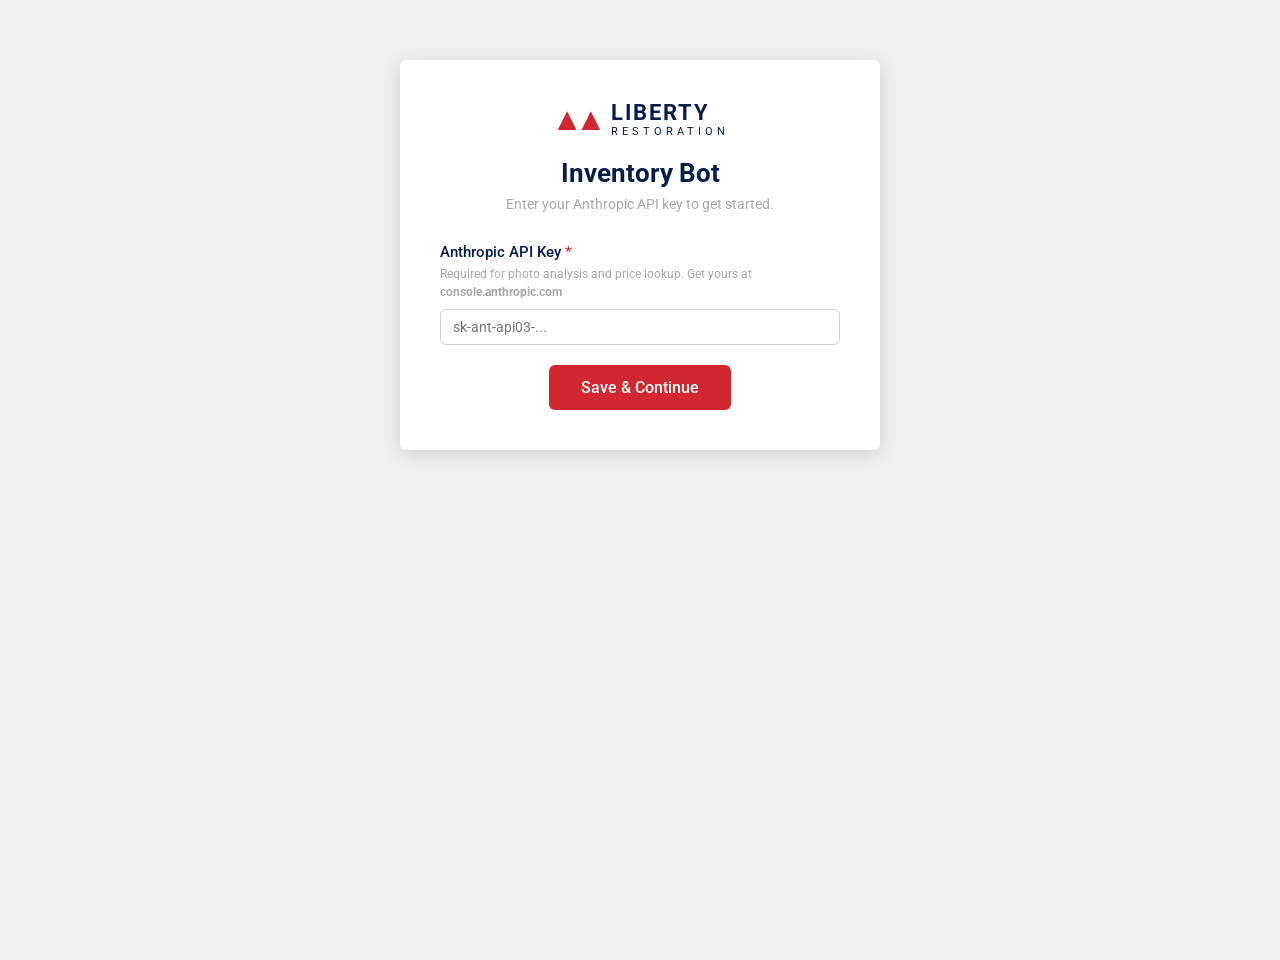
==== templates/index.html @ ae3a4a83 "Initial commit — Liberty Restoration Inventory Bot prototype Flask + Claude AI web app for insurance" ====
<!DOCTYPE html>
<html lang="en">
<head>
  <meta charset="UTF-8">
  <meta name="viewport" content="width=device-width, initial-scale=1.0">
  <title>Liberty Restoration — Inventory Bot</title>
  <link rel="preconnect" href="https://fonts.googleapis.com">
  <link href="https://fonts.googleapis.com/css2?family=Roboto:wght@400;500;700&display=swap" rel="stylesheet">
  <link rel="stylesheet" href="/static/style.css">
</head>
<body>

<!-- ═══════════════════════════════ HEADER ═══════════════════════════════ -->
<header id="app-header" class="hidden">
  <div class="header-brand">
    <span class="brand-chevron">&#9650;&#9650;</span>
    <span class="brand-name">LIBERTY <span class="brand-sub">RESTORATION</span></span>
  </div>
  <div class="header-title" id="header-title">Inventory Bot</div>
  <div class="header-actions">
    <button class="btn-ghost" id="btn-home" onclick="goHome()" title="Home">&#8962; Home</button>
  </div>
</header>

<!-- ══════════════════════ STEP INDICATOR ════════════════════════════════ -->
<div id="step-indicator" class="hidden">
  <div class="step" id="step-1"><span class="step-num">1</span><span class="step-label">Import</span></div>
  <div class="step-line"></div>
  <div class="step" id="step-2"><span class="step-num">2</span><span class="step-label">Group</span></div>
  <div class="step-line"></div>
  <div class="step" id="step-3"><span class="step-num">3</span><span class="step-label">Process</span></div>
  <div class="step-line"></div>
  <div class="step" id="step-4"><span class="step-num">4</span><span class="step-label">Review</span></div>
</div>

<!-- ════════════════════════════ SCREENS ════════════════════════════════ -->
<main id="main">

  <!-- ── SETUP ── -->
  <div id="screen-setup" class="screen">
    <div class="setup-card">
      <div class="setup-logo">
        <span class="setup-chevron">&#9650;&#9650;</span>
        <div class="setup-brand-text">
          <span class="setup-liberty">LIBERTY</span>
          <span class="setup-restoration">RESTORATION</span>
        </div>
      </div>
      <h1>Inventory Bot</h1>
      <p class="setup-subtitle">Enter your Anthropic API key to get started.</p>

      <div class="form-section">
        <h2>Anthropic API Key <span class="required">*</span></h2>
        <p class="form-hint">Required for photo analysis and price lookup. Get yours at <strong>console.anthropic.com</strong></p>
        <input type="password" id="setup-anthropic-key" placeholder="sk-ant-api03-..." autocomplete="off">
      </div>

      <button class="btn-primary btn-large" onclick="saveSetup()">Save &amp; Continue</button>
      <div id="setup-error" class="error-msg hidden"></div>
    </div>
  </div>

  <!-- ── HOME ── -->
  <div id="screen-home" class="screen">
    <div class="home-hero">
      <div class="home-logo">
        <span class="home-chevron">&#9650;&#9650;</span>
        <div class="home-brand-text">
          <span class="home-liberty">LIBERTY</span>
          <span class="home-restoration">RESTORATION</span>
        </div>
      </div>
      <h1 class="home-title">Inventory Bot</h1>
      <button class="btn-primary btn-xlarge" onclick="startNew()">
        + New Inventory
      </button>
    </div>

    <div class="home-sessions" id="home-sessions-wrap">
      <h2>Recent Sessions</h2>
      <div id="home-sessions-list"></div>
    </div>

    <div class="home-footer">
      <button class="btn-ghost btn-small" onclick="showSettings()">&#9881; Settings</button>
    </div>
  </div>

  <!-- ── SETTINGS (overlay panel) ── -->
  <div id="screen-settings" class="screen">
    <div class="settings-card">
      <h1>Settings</h1>

      <div class="form-section">
        <h2>Anthropic API Key</h2>
        <input type="password" id="settings-anthropic-key" placeholder="sk-ant-api03-..." autocomplete="off">
      </div>
      <div class="form-section">
        <h2>AI Model</h2>
        <select id="settings-model" style="width:100%;padding:9px 12px;border:1.5px solid var(--light-gray);border-radius:var(--radius);font-family:Roboto,sans-serif;font-size:14px;background:white;color:var(--black);outline:none;">
        </select>
        <p class="form-hint" style="margin-top:6px">Haiku is recommended — it's faster and significantly cheaper for high-volume jobs.</p>
      </div>

      <div class="btn-row">
        <button class="btn-secondary" onclick="goHome()">Cancel</button>
        <button class="btn-primary" onclick="saveSettings()">Save</button>
      </div>
      <div id="settings-msg" class="hidden"></div>
    </div>
  </div>

  <!-- ── IMPORT ── -->
  <div id="screen-import" class="screen">
    <div class="screen-card">
      <h1>Select Photo Folder</h1>
      <p class="screen-hint">Choose the folder containing the photos for this inventory job.</p>

      <div class="folder-zone" id="folder-zone" onclick="browseFolder()">
        <div class="folder-icon">&#128193;</div>
        <div id="folder-label" class="folder-label">Click to browse for folder</div>
        <div id="folder-count" class="folder-count hidden"></div>
      </div>

      <div id="import-thumbs-wrap" class="hidden">
        <p class="thumb-strip-label">Preview</p>
        <div id="import-thumbs" class="thumb-strip-small"></div>
      </div>

      <div class="btn-row">
        <button class="btn-secondary" onclick="goHome()">&#8592; Back</button>
        <button class="btn-primary" id="btn-import-continue" disabled onclick="confirmImport()">
          Continue &#8594;
        </button>
      </div>
      <div id="import-error" class="error-msg hidden"></div>
    </div>
  </div>

  <!-- ── GROUP ── -->
  <div id="screen-group" class="screen">
    <div class="group-header">
      <div>
        <h1>Review Photo Groups</h1>
        <p class="screen-hint">
          Each photo is its own item by default.
          Click <strong>&#8853;</strong> between photos to merge multiple shots of the same item into one.
        </p>
      </div>
      <div class="group-counter-wrap">
        <div class="group-counter" id="group-counter">— items</div>
        <div class="group-counter-sub" id="group-counter-sub"></div>
      </div>
    </div>

    <div class="filmstrip-wrap">
      <div class="filmstrip" id="filmstrip"></div>
    </div>

    <div class="btn-row btn-row-bottom">
      <button class="btn-secondary" onclick="goHome()">&#8592; Back</button>
      <button class="btn-primary" onclick="confirmGroups()">Continue to Process &#8594;</button>
    </div>
  </div>

  <!-- ── PROCESS ── -->
  <div id="screen-process" class="screen">
    <div class="screen-card process-card">
      <h1>Process Items</h1>

      <div id="process-ready">
        <div class="process-estimate" id="process-estimate"></div>
        <p class="screen-hint">
          Claude AI will identify each item and extract any visible product information.
          This runs automatically — just click Start.
        </p>
        <button class="btn-primary btn-large" onclick="startProcessing()">Start Processing</button>
      </div>

      <div id="process-running" class="hidden">
        <div class="process-current-wrap">
          <img id="process-current-thumb" class="process-thumb" src="" alt="">
          <div>
            <div class="process-status-label">Identifying...</div>
            <div class="process-item-label" id="process-item-label">—</div>
          </div>
        </div>
        <div class="progress-bar-wrap">
          <div class="progress-bar" id="progress-bar" style="width:0%"></div>
        </div>
        <div class="progress-text" id="progress-text">0 of 0</div>
      </div>

      <div id="process-done" class="hidden">
        <div class="process-done-msg">&#10003; Processing complete!</div>
        <button class="btn-primary btn-large" onclick="goToReview()">Review Items &#8594;</button>
      </div>

      <div id="process-error" class="error-msg hidden"></div>
    </div>
  </div>

  <!-- ── REVIEW ── -->
  <div id="screen-review" class="screen">
    <div id="processing-banner" class="processing-banner hidden">
      <span id="processing-banner-text">Processing 0 of 0 items — results appear below as they complete.</span>
      <div class="processing-mini-bar-wrap">
        <div class="processing-mini-bar" id="processing-mini-bar"></div>
      </div>
    </div>
    <div class="review-toolbar">
      <div class="review-stats" id="review-stats"></div>
      <div class="review-filters">
        <button class="filter-btn active" id="filter-all" onclick="setFilter('all')">All</button>
        <button class="filter-btn" id="filter-attention" onclick="setFilter('attention')">Needs Attention</button>
        <button class="filter-btn" id="filter-missing" onclick="setFilter('missing')">Missing Price / Age</button>
      </div>
      <div class="review-actions">
        <button class="btn-secondary btn-small" id="btn-search-all" onclick="searchAllPrices()" title="Auto-fill price suggestions for all items">&#128269; Search All Prices</button>
        <button class="btn-primary" onclick="exportInventory()">Export to Excel &#8595;</button>
      </div>
    </div>

    <!-- Pagination -->
    <div class="pagination-bar" id="pagination-bar"></div>

    <div class="table-wrap">
      <table class="inventory-table" id="inventory-table">
        <thead>
          <tr>
            <th class="col-photo">Photo</th>
            <th class="col-category">Category</th>
            <th class="col-manufacturer">Manufacturer</th>
            <th class="col-item">Item</th>
            <th class="col-model">Model / Serial #</th>
            <th class="col-qty">Qty</th>
            <th class="col-price">Price</th>
            <th class="col-total">Total</th>
            <th class="col-age">Age</th>
          </tr>
        </thead>
        <tbody id="review-tbody"></tbody>
      </table>
    </div>

    <div class="pagination-bar" id="pagination-bar-bottom"></div>
  </div>

</main>

<!-- ══════════════════════════ LIGHTBOX ══════════════════════════════════ -->
<div id="lightbox" class="lightbox hidden" onclick="closeLightbox(event)">
  <div class="lightbox-inner">
    <button class="lightbox-close" onclick="closeLightbox()">&times;</button>
    <div class="lightbox-photos" id="lightbox-photos"></div>
    <div class="lightbox-label" id="lightbox-label"></div>
  </div>
</div>

<!-- ══════════════════════════ TOAST ═════════════════════════════════════ -->
<div id="toast" class="toast hidden"></div>

<script src="/static/app.js"></script>
</body>
</html>
---- static/style.css ----
/* ── Variables ─────────────────────────────────────────────────────────── */
:root {
  --navy:       #071D49;
  --red:        #D22730;
  --light-gray: #D0D3D4;
  --mid-gray:   #A7A8A9;
  --bg:         #f0f1f2;
  --white:      #ffffff;
  --black:      #000000;
  --warning-color: #e65100;
  --warning-bg:    #fff8e1;
  --danger-bg:     #fdecea;
  --success-color: #2e7d32;
  --radius:     6px;
  --shadow:     0 2px 10px rgba(0,0,0,0.10);
  --shadow-lg:  0 4px 20px rgba(0,0,0,0.15);
}

/* ── Reset & Base ──────────────────────────────────────────────────────── */
*, *::before, *::after { box-sizing: border-box; margin: 0; padding: 0; }

body {
  font-family: 'Roboto', sans-serif;
  background: var(--bg);
  color: var(--black);
  min-height: 100vh;
  font-size: 14px;
}

h1 { font-size: 22px; font-weight: 700; color: var(--navy); margin-bottom: 8px; }
h2 { font-size: 15px; font-weight: 500; color: var(--navy); margin-bottom: 6px; }
p  { color: #444; line-height: 1.5; }

input[type="text"],
input[type="password"],
input[type="number"],
input[type="email"] {
  width: 100%;
  padding: 9px 12px;
  border: 1.5px solid var(--light-gray);
  border-radius: var(--radius);
  font-family: 'Roboto', sans-serif;
  font-size: 14px;
  background: var(--white);
  color: var(--black);
  transition: border-color 0.15s;
  outline: none;
}
input:focus { border-color: var(--navy); }

.hidden { display: none !important; }

/* ── Buttons ───────────────────────────────────────────────────────────── */
.btn-primary {
  background: var(--red);
  color: var(--white);
  border: none;
  border-radius: var(--radius);
  padding: 10px 22px;
  font-family: 'Roboto', sans-serif;
  font-size: 14px;
  font-weight: 500;
  cursor: pointer;
  transition: background 0.15s, transform 0.1s;
}
.btn-primary:hover  { background: #b71c1c; }
.btn-primary:active { transform: scale(0.98); }
.btn-primary:disabled { background: var(--mid-gray); cursor: not-allowed; }

.btn-secondary {
  background: var(--white);
  color: var(--navy);
  border: 1.5px solid var(--navy);
  border-radius: var(--radius);
  padding: 9px 22px;
  font-family: 'Roboto', sans-serif;
  font-size: 14px;
  font-weight: 500;
  cursor: pointer;
  transition: background 0.15s;
}
.btn-secondary:hover { background: #e8eaf0; }

.btn-ghost {
  background: transparent;
  color: rgba(255,255,255,0.85);
  border: 1px solid rgba(255,255,255,0.4);
  border-radius: var(--radius);
  padding: 6px 14px;
  font-family: 'Roboto', sans-serif;
  font-size: 13px;
  cursor: pointer;
  transition: background 0.15s;
}
.btn-ghost:hover { background: rgba(255,255,255,0.15); }

.btn-large  { padding: 13px 32px; font-size: 16px; }
.btn-xlarge { padding: 16px 48px; font-size: 18px; font-weight: 700; }
.btn-small  { padding: 6px 14px; font-size: 12px; }

.btn-row {
  display: flex;
  gap: 12px;
  justify-content: flex-end;
  margin-top: 24px;
}
.btn-row-bottom {
  padding: 16px 20px;
  background: var(--white);
  border-top: 1px solid var(--light-gray);
  position: sticky;
  bottom: 0;
  z-index: 10;
}

/* ── Header ────────────────────────────────────────────────────────────── */
#app-header {
  background: var(--navy);
  color: var(--white);
  display: flex;
  align-items: center;
  padding: 0 20px;
  height: 52px;
  position: sticky;
  top: 0;
  z-index: 100;
  box-shadow: 0 2px 6px rgba(0,0,0,0.3);
}

.header-brand {
  display: flex;
  align-items: center;
  gap: 10px;
  flex: 0 0 auto;
}
.brand-chevron {
  color: var(--red);
  font-size: 18px;
  letter-spacing: -4px;
  line-height: 1;
}
.brand-name {
  font-size: 15px;
  font-weight: 700;
  letter-spacing: 1px;
  line-height: 1.1;
}
.brand-sub {
  font-size: 10px;
  font-weight: 400;
  letter-spacing: 3px;
  display: block;
  opacity: 0.85;
}

.header-title {
  flex: 1;
  text-align: center;
  font-size: 15px;
  font-weight: 500;
  opacity: 0.9;
}

.header-actions { flex: 0 0 auto; }

/* ── Step Indicator ────────────────────────────────────────────────────── */
#step-indicator {
  display: flex;
  align-items: center;
  justify-content: center;
  background: var(--white);
  border-bottom: 1px solid var(--light-gray);
  padding: 10px 20px;
  gap: 0;
}

.step {
  display: flex;
  flex-direction: column;
  align-items: center;
  gap: 3px;
  min-width: 80px;
}
.step-num {
  width: 28px;
  height: 28px;
  border-radius: 50%;
  background: var(--light-gray);
  color: var(--mid-gray);
  font-size: 13px;
  font-weight: 700;
  display: flex;
  align-items: center;
  justify-content: center;
  transition: background 0.2s, color 0.2s;
}
.step-label {
  font-size: 11px;
  font-weight: 500;
  color: var(--mid-gray);
  transition: color 0.2s;
}
.step.active .step-num  { background: var(--navy); color: var(--white); }
.step.active .step-label { color: var(--navy); font-weight: 700; }
.step.done   .step-num  { background: var(--success-color); color: var(--white); }
.step.done   .step-label { color: var(--success-color); }

.step-line {
  flex: 1;
  height: 2px;
  background: var(--light-gray);
  margin-bottom: 14px;
  max-width: 60px;
}

/* ── Screens ───────────────────────────────────────────────────────────── */
.screen { display: none; }
.screen.active { display: block; }

#main { min-height: calc(100vh - 52px); }

.screen-card {
  max-width: 640px;
  margin: 40px auto;
  background: var(--white);
  border-radius: var(--radius);
  box-shadow: var(--shadow);
  padding: 32px;
}

.screen-hint {
  color: #555;
  font-size: 13px;
  margin-bottom: 20px;
}

/* ── Setup ─────────────────────────────────────────────────────────────── */
.setup-card {
  max-width: 480px;
  margin: 60px auto;
  background: var(--white);
  border-radius: var(--radius);
  box-shadow: var(--shadow-lg);
  padding: 40px;
  text-align: center;
}

.setup-logo {
  display: flex;
  align-items: center;
  justify-content: center;
  gap: 12px;
  margin-bottom: 20px;
}
.setup-chevron {
  color: var(--red);
  font-size: 32px;
  letter-spacing: -8px;
  line-height: 1;
}
.setup-brand-text { text-align: left; }
.setup-liberty    { display: block; font-size: 22px; font-weight: 700; color: var(--navy); letter-spacing: 2px; }
.setup-restoration{ display: block; font-size: 11px; font-weight: 400; color: var(--navy); letter-spacing: 4px; }

.setup-card h1 { font-size: 26px; margin-bottom: 6px; }
.setup-subtitle { color: var(--mid-gray); margin-bottom: 28px; }

.form-section { text-align: left; margin-bottom: 20px; }
.form-section h2 { margin-bottom: 4px; }
.form-hint { font-size: 12px; color: var(--mid-gray); margin-bottom: 8px; }
.required { color: var(--red); }
.optional { color: var(--mid-gray); font-size: 12px; font-weight: 400; }

.error-msg { color: var(--red); font-size: 13px; margin-top: 12px; }

/* ── Home ──────────────────────────────────────────────────────────────── */
.home-hero {
  background: var(--navy);
  color: var(--white);
  text-align: center;
  padding: 60px 20px 50px;
}

.home-logo {
  display: flex;
  align-items: center;
  justify-content: center;
  gap: 14px;
  margin-bottom: 16px;
}
.home-chevron {
  color: var(--red);
  font-size: 40px;
  letter-spacing: -10px;
  line-height: 1;
}
.home-brand-text { text-align: left; }
.home-liberty    { display: block; font-size: 28px; font-weight: 700; letter-spacing: 3px; }
.home-restoration{ display: block; font-size: 13px; font-weight: 400; letter-spacing: 5px; opacity: 0.8; }

.home-title { color: var(--white); font-size: 16px; font-weight: 400; opacity: 0.7; margin-bottom: 32px; }

.home-sessions {
  max-width: 700px;
  margin: 32px auto;
  padding: 0 20px;
}
.home-sessions h2 { color: var(--navy); margin-bottom: 14px; }

.session-card {
  background: var(--white);
  border-radius: var(--radius);
  box-shadow: var(--shadow);
  padding: 14px 18px;
  display: flex;
  align-items: center;
  gap: 16px;
  margin-bottom: 10px;
  cursor: pointer;
  transition: box-shadow 0.15s;
}
.session-card:hover { box-shadow: var(--shadow-lg); }
.session-folder { font-weight: 500; color: var(--navy); flex: 1; font-size: 14px; }
.session-meta   { font-size: 12px; color: var(--mid-gray); }
.session-status {
  font-size: 11px;
  font-weight: 500;
  padding: 3px 10px;
  border-radius: 20px;
}
.status-reviewing { background: #fff8e1; color: #e65100; }
.status-exported  { background: #e8f5e9; color: #2e7d32; }
.status-processing{ background: #e3f2fd; color: #1565c0; }
.status-grouping  { background: #f3e5f5; color: #6a1b9a; }

.home-footer {
  text-align: center;
  padding: 20px;
}
.home-footer .btn-ghost {
  color: var(--mid-gray);
  border-color: var(--light-gray);
}
.home-footer .btn-ghost:hover { background: var(--light-gray); color: var(--navy); }

/* ── Settings ──────────────────────────────────────────────────────────── */
.settings-card {
  max-width: 520px;
  margin: 40px auto;
  background: var(--white);
  border-radius: var(--radius);
  box-shadow: var(--shadow);
  padding: 36px;
}

/* ── Import ────────────────────────────────────────────────────────────── */
.folder-zone {
  border: 2px dashed var(--light-gray);
  border-radius: var(--radius);
  padding: 40px 20px;
  text-align: center;
  cursor: pointer;
  transition: border-color 0.2s, background 0.2s;
  margin-bottom: 20px;
}
.folder-zone:hover {
  border-color: var(--navy);
  background: #f5f6fa;
}
.folder-icon  { font-size: 48px; line-height: 1; margin-bottom: 10px; }
.folder-label { font-size: 15px; color: var(--navy); font-weight: 500; }
.folder-count { font-size: 13px; color: var(--mid-gray); margin-top: 6px; }

.thumb-strip-label { font-size: 12px; color: var(--mid-gray); margin-bottom: 8px; }
.thumb-strip-small {
  display: flex;
  gap: 6px;
  overflow-x: auto;
  padding-bottom: 8px;
}
.thumb-strip-small img {
  width: 72px;
  height: 72px;
  object-fit: cover;
  border-radius: 4px;
  flex-shrink: 0;
  border: 1px solid var(--light-gray);
}

/* ── Group / Filmstrip ─────────────────────────────────────────────────── */
.group-header {
  display: flex;
  align-items: flex-start;
  justify-content: space-between;
  padding: 20px 24px 10px;
  background: var(--white);
  border-bottom: 1px solid var(--light-gray);
}
.group-counter-wrap { text-align: right; flex-shrink: 0; }
.group-counter     { font-size: 20px; font-weight: 700; color: var(--navy); }
.group-counter-sub { font-size: 12px; color: var(--mid-gray); }

.filmstrip-wrap {
  overflow-x: auto;
  padding: 20px 24px;
  background: #f8f8f8;
  min-height: 200px;
}

.filmstrip {
  display: flex;
  align-items: flex-start;
  gap: 0;
  width: max-content;
}

/* Group container */
.film-group {
  display: flex;
  flex-direction: column;
  align-items: stretch;
  position: relative;
}

.film-group.multi .film-photos {
  border: 2px solid var(--navy);
  border-radius: 6px;
  background: #eef0f8;
  padding: 4px;
  gap: 4px;
}

.film-photos {
  display: flex;
  gap: 0;
}

.film-thumb {
  display: flex;
  flex-direction: column;
  align-items: center;
  width: 120px;
  position: relative;
}

.film-thumb img {
  width: 110px;
  height: 90px;
  object-fit: cover;
  border-radius: 4px;
  border: 1px solid var(--light-gray);
  display: block;
}

.film-thumb-name {
  font-size: 9px;
  color: var(--mid-gray);
  text-align: center;
  margin-top: 4px;
  max-width: 110px;
  overflow: hidden;
  text-overflow: ellipsis;
  white-space: nowrap;
}

.film-group-badge {
  text-align: center;
  font-size: 10px;
  font-weight: 500;
  color: var(--navy);
  margin-top: 5px;
  opacity: 0.8;
}

/* Split button (inside merged group) */
.film-split-btn {
  position: absolute;
  top: 3px;
  right: 3px;
  width: 20px;
  height: 20px;
  background: var(--red);
  color: white;
  border: none;
  border-radius: 50%;
  font-size: 11px;
  cursor: pointer;
  display: flex;
  align-items: center;
  justify-content: center;
  line-height: 1;
  opacity: 0;
  transition: opacity 0.15s;
  z-index: 2;
}
.film-thumb:hover .film-split-btn { opacity: 1; }

/* Divider zone between groups */
.film-divider {
  display: flex;
  flex-direction: column;
  align-items: center;
  justify-content: center;
  width: 32px;
  min-height: 100px;
  cursor: pointer;
  flex-shrink: 0;
  gap: 3px;
}
.film-divider:hover .film-divider-line { background: var(--navy); }
.film-divider:hover .film-merge-btn    { opacity: 1; background: var(--navy); }

.film-divider-line {
  flex: 1;
  width: 2px;
  background: var(--light-gray);
  border-radius: 2px;
  transition: background 0.15s;
  min-height: 20px;
}
.film-merge-btn {
  width: 22px;
  height: 22px;
  border-radius: 50%;
  background: var(--mid-gray);
  color: white;
  border: none;
  font-size: 14px;
  font-weight: 700;
  cursor: pointer;
  display: flex;
  align-items: center;
  justify-content: center;
  flex-shrink: 0;
  opacity: 0.5;
  transition: opacity 0.15s, background 0.15s;
  pointer-events: none;
}

/* ── Process ───────────────────────────────────────────────────────────── */
.process-card { text-align: center; }
.process-estimate {
  font-size: 15px;
  color: var(--navy);
  font-weight: 500;
  margin-bottom: 12px;
}

.process-current-wrap {
  display: flex;
  align-items: center;
  gap: 16px;
  background: #f5f6fa;
  border-radius: var(--radius);
  padding: 14px 18px;
  margin-bottom: 16px;
  text-align: left;
}
.process-thumb {
  width: 72px;
  height: 72px;
  object-fit: cover;
  border-radius: 4px;
  border: 1px solid var(--light-gray);
  flex-shrink: 0;
}
.process-status-label { font-size: 11px; color: var(--mid-gray); text-transform: uppercase; letter-spacing: 1px; }
.process-item-label   { font-size: 15px; font-weight: 500; color: var(--navy); margin-top: 4px; }

.progress-bar-wrap {
  background: var(--light-gray);
  border-radius: 8px;
  height: 10px;
  overflow: hidden;
  margin-bottom: 8px;
}
.progress-bar {
  height: 100%;
  background: var(--red);
  border-radius: 8px;
  transition: width 0.3s ease;
}
.progress-text { font-size: 13px; color: var(--mid-gray); }

.process-done-msg {
  font-size: 20px;
  font-weight: 700;
  color: var(--success-color);
  margin-bottom: 24px;
}

/* ── Review ────────────────────────────────────────────────────────────── */
.review-toolbar {
  display: flex;
  align-items: center;
  flex-wrap: wrap;
  gap: 12px;
  padding: 12px 16px;
  background: var(--white);
  border-bottom: 1px solid var(--light-gray);
  position: sticky;
  top: 52px;
  z-index: 50;
}

.review-stats { font-size: 13px; color: #444; flex: 1; min-width: 150px; }
.review-stats strong { color: var(--navy); }

.review-filters { display: flex; gap: 6px; }
.filter-btn {
  padding: 5px 14px;
  border-radius: 20px;
  border: 1.5px solid var(--light-gray);
  background: var(--white);
  font-family: 'Roboto', sans-serif;
  font-size: 12px;
  font-weight: 500;
  color: #555;
  cursor: pointer;
  transition: all 0.15s;
}
.filter-btn:hover  { border-color: var(--navy); color: var(--navy); }
.filter-btn.active { background: var(--navy); border-color: var(--navy); color: var(--white); }

.review-actions { display: flex; gap: 8px; align-items: center; }

.pagination-bar {
  display: flex;
  align-items: center;
  justify-content: center;
  gap: 10px;
  padding: 8px 16px;
  font-size: 13px;
  color: #555;
  background: var(--white);
  border-bottom: 1px solid var(--light-gray);
}
.page-btn {
  padding: 4px 12px;
  border-radius: 4px;
  border: 1px solid var(--light-gray);
  background: var(--white);
  cursor: pointer;
  font-size: 13px;
  transition: background 0.15s;
}
.page-btn:hover:not(:disabled) { background: #e8eaf0; }
.page-btn:disabled { opacity: 0.4; cursor: not-allowed; }

/* ── Processing Banner ─────────────────────────────────────────────────── */
.processing-banner {
  background: var(--navy);
  color: rgba(255,255,255,0.92);
  padding: 10px 16px;
  font-size: 13px;
  display: flex;
  align-items: center;
  gap: 14px;
}
.processing-mini-bar-wrap {
  flex: 1;
  max-width: 200px;
  height: 5px;
  background: rgba(255,255,255,0.2);
  border-radius: 3px;
  overflow: hidden;
}
.processing-mini-bar {
  height: 100%;
  background: var(--red);
  border-radius: 3px;
  width: 0%;
  transition: width 0.4s ease;
}

/* ── Inventory Table ───────────────────────────────────────────────────── */
.table-wrap { overflow-x: auto; }

.inventory-table {
  width: 100%;
  border-collapse: collapse;
  background: var(--white);
  font-size: 13px;
}

.inventory-table thead th {
  background: var(--navy);
  color: var(--white);
  font-weight: 500;
  text-align: left;
  padding: 10px 10px;
  position: sticky;
  top: 112px;
  z-index: 40;
  white-space: nowrap;
  border-right: 1px solid rgba(255,255,255,0.1);
}
.inventory-table thead th:last-child { border-right: none; }

.col-photo        { width: 100px; }
.col-category     { width: 120px; }
.col-manufacturer { width: 130px; }
.col-item         { min-width: 200px; }
.col-model        { width: 140px; }
.col-qty          { width: 50px; text-align: center; }
.col-price        { width: 110px; }
.col-total        { width: 90px; }
.col-age          { width: 80px; }

.inventory-table tbody tr {
  border-bottom: 1px solid #eee;
  border-left: 4px solid transparent;
  transition: background 0.1s;
}
.inventory-table tbody tr:hover { background: #fafafa; }

.inventory-table tbody tr.row-warning {
  border-left-color: #f57c00;
  background: var(--warning-bg);
}
.inventory-table tbody tr.row-warning:hover { background: #fff3e0; }

.inventory-table tbody tr.row-danger {
  border-left-color: var(--red);
  background: var(--danger-bg);
}
.inventory-table tbody tr.row-danger:hover { background: #fde0e0; }

.inventory-table tbody td {
  padding: 6px 8px;
  vertical-align: middle;
}

/* Photo cell */
.photo-cell {
  cursor: pointer;
  text-align: center;
}
.photo-cell img {
  width: 70px;
  height: 58px;
  object-fit: cover;
  border-radius: 3px;
  border: 1px solid var(--light-gray);
  display: block;
  margin: 0 auto 3px;
}
.photo-name {
  display: block;
  font-size: 9px;
  color: var(--mid-gray);
  max-width: 80px;
  overflow: hidden;
  text-overflow: ellipsis;
  white-space: nowrap;
  margin: 0 auto;
}

/* Editable cells */
.editable {
  cursor: pointer;
  position: relative;
}
.editable:hover { background: #f0f0f0; }
.cell-edit {
  width: 100%;
  padding: 4px 6px;
  border: 2px solid var(--navy);
  border-radius: 3px;
  font-family: 'Roboto', sans-serif;
  font-size: 13px;
  background: white;
  outline: none;
}

/* Price cell */
.price-cell { position: relative; }
.price-input-wrap { display: flex; align-items: center; gap: 4px; }
.price-input, .age-input {
  width: 100%;
  padding: 5px 7px;
  border: 1.5px solid var(--light-gray);
  border-radius: 4px;
  font-family: 'Roboto', sans-serif;
  font-size: 13px;
  background: var(--white);
  outline: none;
  transition: border-color 0.15s;
}
.price-input:focus, .age-input:focus { border-color: var(--navy); }
.price-input { max-width: 80px; }
.age-input   { max-width: 70px; }

.price-search-btn {
  background: none;
  border: none;
  cursor: pointer;
  font-size: 14px;
  padding: 2px 4px;
  color: var(--mid-gray);
  transition: color 0.15s;
  flex-shrink: 0;
}
.price-search-btn:hover { color: var(--navy); }

.price-suggestions {
  position: absolute;
  top: 100%;
  left: 0;
  z-index: 200;
  background: var(--white);
  border: 1.5px solid var(--navy);
  border-radius: var(--radius);
  box-shadow: var(--shadow-lg);
  min-width: 260px;
  max-width: 340px;
}
.price-suggestion-item {
  padding: 8px 12px;
  border-bottom: 1px solid #eee;
  font-size: 12px;
}
.price-suggestion-item:last-child { border-bottom: none; }
.suggestion-top    { display: flex; align-items: center; gap: 8px; margin-bottom: 4px; }
.suggestion-bottom { display: flex; align-items: center; gap: 8px; }
.suggestion-price  { font-weight: 700; color: var(--navy); font-size: 14px; flex-shrink: 0; }
.suggestion-source { color: var(--mid-gray); flex: 1; overflow: hidden; text-overflow: ellipsis; white-space: nowrap; }
.suggestion-use    {
  padding: 3px 10px;
  background: var(--red);
  color: white;
  border: none;
  border-radius: 3px;
  font-size: 11px;
  cursor: pointer;
  flex-shrink: 0;
}
.suggestion-use:hover { background: #b71c1c; }

/* Suggestion confidence indicator */
.sugg-conf       { font-size: 10px; font-weight: 600; padding: 1px 6px; border-radius: 8px; flex-shrink: 0; }
.sugg-conf-high  { background: #e8f5e9; color: #2e7d32; }
.sugg-conf-medium{ background: #fff8e1; color: #e65100; }
.sugg-conf-low   { background: #fdecea; color: #c62828; }

/* Inline price clarification Q&A */
.price-clarify {
  position: absolute;
  top: 100%;
  left: 0;
  z-index: 200;
  background: var(--white);
  border: 1.5px solid var(--navy);
  border-radius: var(--radius);
  box-shadow: var(--shadow-lg);
  min-width: 260px;
  max-width: 360px;
  padding: 10px 12px;
}
.clarify-question {
  font-size: 12px;
  color: var(--navy);
  margin-bottom: 8px;
  line-height: 1.4;
}
.clarify-input-wrap { display: flex; gap: 6px; }
.clarify-input {
  flex: 1;
  border: 1.5px solid var(--light-gray);
  border-radius: var(--radius);
  padding: 5px 8px;
  font-size: 12px;
  font-family: Roboto, sans-serif;
  outline: none;
}
.clarify-input:focus { border-color: var(--navy); }
.clarify-send {
  padding: 5px 10px;
  background: var(--navy);
  color: white;
  border: none;
  border-radius: var(--radius);
  font-size: 13px;
  cursor: pointer;
  flex-shrink: 0;
}
.clarify-send:hover { background: #0a2d6e; }

.total-cell { font-weight: 500; color: var(--navy); white-space: nowrap; }

/* Confidence badge */
.conf-flag {
  font-size: 10px;
  color: #f57c00;
  font-style: italic;
  display: block;
  margin-top: 2px;
}

.conf-badge {
  display: inline-block;
  font-size: 10px;
  font-weight: 600;
  padding: 1px 5px;
  border-radius: 10px;
  margin-top: 4px;
  cursor: default;
}
.conf-badge-good { background: #e8f5e9; color: #2e7d32; }
.conf-badge-warn { background: #fff8e1; color: #e65100; }
.conf-badge-bad  { background: #fdecea; color: #c62828; }

/* ── Lightbox ──────────────────────────────────────────────────────────── */
.lightbox {
  position: fixed;
  inset: 0;
  background: rgba(0,0,0,0.85);
  z-index: 1000;
  display: flex;
  align-items: center;
  justify-content: center;
}

.lightbox-inner {
  position: relative;
  max-width: 90vw;
  max-height: 90vh;
  background: #111;
  border-radius: 8px;
  overflow: hidden;
}

.lightbox-photos {
  display: flex;
  gap: 4px;
  max-height: 85vh;
}
.lightbox-photos img {
  max-height: 80vh;
  max-width: 85vw;
  object-fit: contain;
  display: block;
}

.lightbox-label {
  background: rgba(0,0,0,0.7);
  color: #ccc;
  font-size: 12px;
  text-align: center;
  padding: 6px;
}

.lightbox-close {
  position: absolute;
  top: 8px;
  right: 10px;
  background: rgba(0,0,0,0.6);
  color: white;
  border: none;
  border-radius: 50%;
  width: 30px;
  height: 30px;
  font-size: 18px;
  cursor: pointer;
  z-index: 2;
  display: flex;
  align-items: center;
  justify-content: center;
  line-height: 1;
}
.lightbox-close:hover { background: var(--red); }

/* ── Toast ─────────────────────────────────────────────────────────────── */
.toast {
  position: fixed;
  bottom: 28px;
  left: 50%;
  transform: translateX(-50%);
  background: var(--navy);
  color: white;
  padding: 10px 22px;
  border-radius: 24px;
  font-size: 14px;
  box-shadow: var(--shadow-lg);
  z-index: 2000;
  transition: opacity 0.3s;
}
.toast.error { background: var(--red); }
.toast.success { background: var(--success-color); }
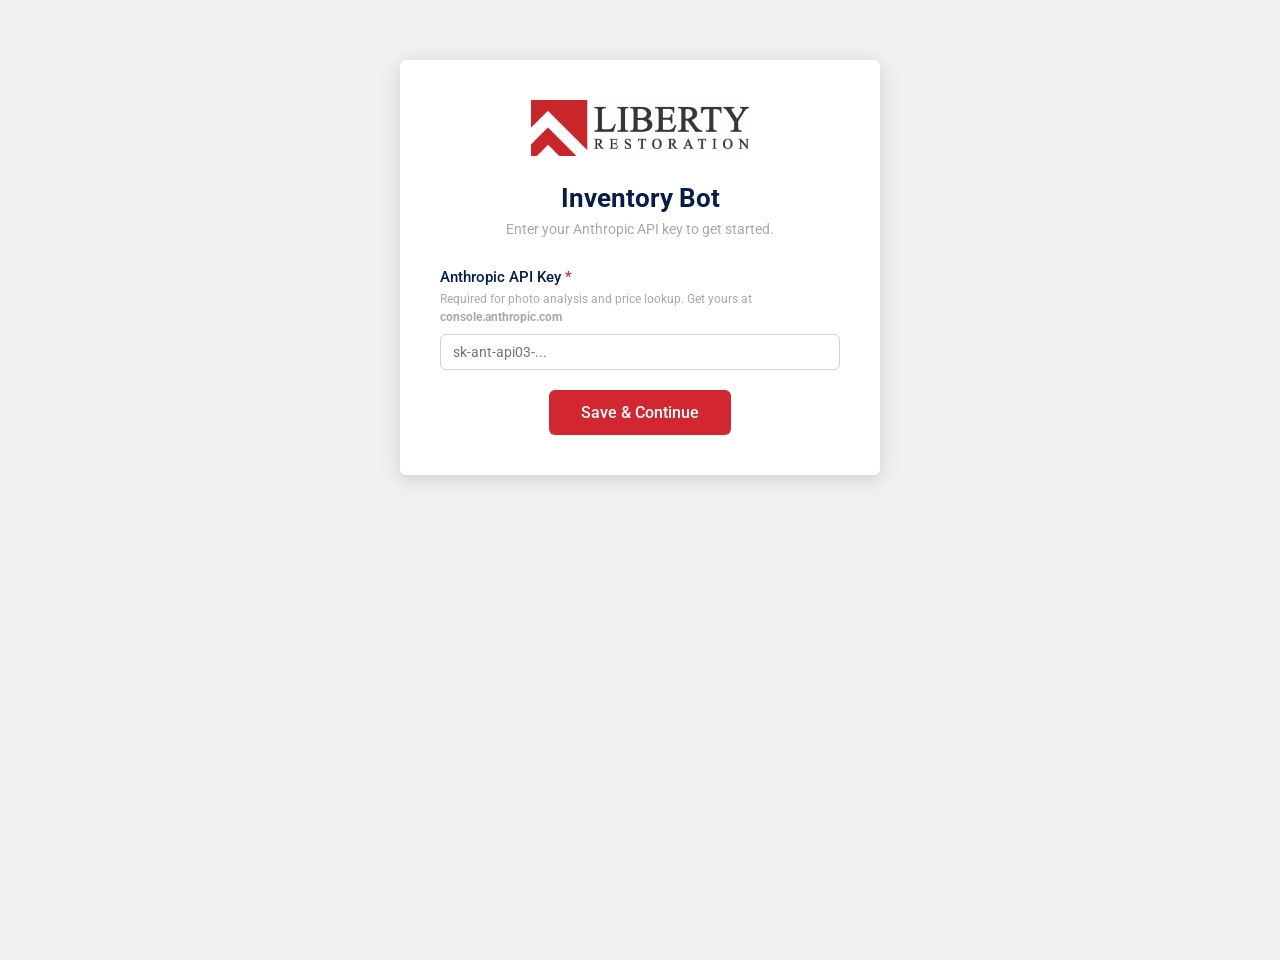
==== commit ad5274e8: "Add README, logo, streaming review screen, and UI fixes - Add full README with setup, architecture, " ====
--- a/templates/index.html
+++ b/templates/index.html
@@ -13,8 +13,7 @@
 <!-- ═══════════════════════════════ HEADER ═══════════════════════════════ -->
 <header id="app-header" class="hidden">
   <div class="header-brand">
-    <span class="brand-chevron">&#9650;&#9650;</span>
-    <span class="brand-name">LIBERTY <span class="brand-sub">RESTORATION</span></span>
+    <img class="header-logo" src="/static/img/logo.jpg" alt="Liberty Restoration">
   </div>
   <div class="header-title" id="header-title">Inventory Bot</div>
   <div class="header-actions">
@@ -28,9 +27,7 @@
   <div class="step-line"></div>
   <div class="step" id="step-2"><span class="step-num">2</span><span class="step-label">Group</span></div>
   <div class="step-line"></div>
-  <div class="step" id="step-3"><span class="step-num">3</span><span class="step-label">Process</span></div>
-  <div class="step-line"></div>
-  <div class="step" id="step-4"><span class="step-num">4</span><span class="step-label">Review</span></div>
+  <div class="step" id="step-3"><span class="step-num">3</span><span class="step-label">Review</span></div>
 </div>
 
 <!-- ════════════════════════════ SCREENS ════════════════════════════════ -->
@@ -40,11 +37,7 @@
   <div id="screen-setup" class="screen">
     <div class="setup-card">
       <div class="setup-logo">
-        <span class="setup-chevron">&#9650;&#9650;</span>
-        <div class="setup-brand-text">
-          <span class="setup-liberty">LIBERTY</span>
-          <span class="setup-restoration">RESTORATION</span>
-        </div>
+        <img class="setup-logo-img" src="/static/img/logo.jpg" alt="Liberty Restoration">
       </div>
       <h1>Inventory Bot</h1>
       <p class="setup-subtitle">Enter your Anthropic API key to get started.</p>
@@ -64,11 +57,7 @@
   <div id="screen-home" class="screen">
     <div class="home-hero">
       <div class="home-logo">
-        <span class="home-chevron">&#9650;&#9650;</span>
-        <div class="home-brand-text">
-          <span class="home-liberty">LIBERTY</span>
-          <span class="home-restoration">RESTORATION</span>
-        </div>
+        <img class="home-logo-img" src="/static/img/logo.jpg" alt="Liberty Restoration">
       </div>
       <h1 class="home-title">Inventory Bot</h1>
       <button class="btn-primary btn-xlarge" onclick="startNew()">
@@ -157,48 +146,15 @@
       <div class="filmstrip" id="filmstrip"></div>
     </div>
 
+    <div class="group-cost-bar">
+      <span id="group-cost-estimate" class="group-cost-text"></span>
+    </div>
     <div class="btn-row btn-row-bottom">
       <button class="btn-secondary" onclick="goHome()">&#8592; Back</button>
-      <button class="btn-primary" onclick="confirmGroups()">Continue to Process &#8594;</button>
-    </div>
-  </div>
-
-  <!-- ── PROCESS ── -->
-  <div id="screen-process" class="screen">
-    <div class="screen-card process-card">
-      <h1>Process Items</h1>
-
-      <div id="process-ready">
-        <div class="process-estimate" id="process-estimate"></div>
-        <p class="screen-hint">
-          Claude AI will identify each item and extract any visible product information.
-          This runs automatically — just click Start.
-        </p>
-        <button class="btn-primary btn-large" onclick="startProcessing()">Start Processing</button>
-      </div>
-
-      <div id="process-running" class="hidden">
-        <div class="process-current-wrap">
-          <img id="process-current-thumb" class="process-thumb" src="" alt="">
-          <div>
-            <div class="process-status-label">Identifying...</div>
-            <div class="process-item-label" id="process-item-label">—</div>
-          </div>
-        </div>
-        <div class="progress-bar-wrap">
-          <div class="progress-bar" id="progress-bar" style="width:0%"></div>
-        </div>
-        <div class="progress-text" id="progress-text">0 of 0</div>
-      </div>
-
-      <div id="process-done" class="hidden">
-        <div class="process-done-msg">&#10003; Processing complete!</div>
-        <button class="btn-primary btn-large" onclick="goToReview()">Review Items &#8594;</button>
-      </div>
-
-      <div id="process-error" class="error-msg hidden"></div>
-    </div>
-  </div>
+      <button class="btn-primary" id="btn-start-processing" onclick="confirmGroups()">Start Processing &#8594;</button>
+    </div>
+  </div>
+
 
   <!-- ── REVIEW ── -->
   <div id="screen-review" class="screen">
--- a/static/style.css
+++ b/static/style.css
@@ -127,30 +127,15 @@
   box-shadow: 0 2px 6px rgba(0,0,0,0.3);
 }
 
-.header-brand {
-  display: flex;
-  align-items: center;
-  gap: 10px;
-  flex: 0 0 auto;
-}
-.brand-chevron {
-  color: var(--red);
-  font-size: 18px;
-  letter-spacing: -4px;
-  line-height: 1;
-}
-.brand-name {
-  font-size: 15px;
-  font-weight: 700;
-  letter-spacing: 1px;
-  line-height: 1.1;
-}
-.brand-sub {
-  font-size: 10px;
-  font-weight: 400;
-  letter-spacing: 3px;
+.header-brand { flex: 0 0 auto; display: flex; align-items: center; }
+
+.header-logo {
+  height: 34px;
+  width: auto;
+  background: var(--white);
+  border-radius: 4px;
+  padding: 3px 10px;
   display: block;
-  opacity: 0.85;
 }
 
 .header-title {
@@ -245,22 +230,8 @@
   text-align: center;
 }
 
-.setup-logo {
-  display: flex;
-  align-items: center;
-  justify-content: center;
-  gap: 12px;
-  margin-bottom: 20px;
-}
-.setup-chevron {
-  color: var(--red);
-  font-size: 32px;
-  letter-spacing: -8px;
-  line-height: 1;
-}
-.setup-brand-text { text-align: left; }
-.setup-liberty    { display: block; font-size: 22px; font-weight: 700; color: var(--navy); letter-spacing: 2px; }
-.setup-restoration{ display: block; font-size: 11px; font-weight: 400; color: var(--navy); letter-spacing: 4px; }
+.setup-logo { margin-bottom: 24px; }
+.setup-logo-img { height: 56px; width: auto; }
 
 .setup-card h1 { font-size: 26px; margin-bottom: 6px; }
 .setup-subtitle { color: var(--mid-gray); margin-bottom: 28px; }
@@ -281,22 +252,16 @@
   padding: 60px 20px 50px;
 }
 
-.home-logo {
-  display: flex;
-  align-items: center;
-  justify-content: center;
-  gap: 14px;
-  margin-bottom: 16px;
-}
-.home-chevron {
-  color: var(--red);
-  font-size: 40px;
-  letter-spacing: -10px;
-  line-height: 1;
-}
-.home-brand-text { text-align: left; }
-.home-liberty    { display: block; font-size: 28px; font-weight: 700; letter-spacing: 3px; }
-.home-restoration{ display: block; font-size: 13px; font-weight: 400; letter-spacing: 5px; opacity: 0.8; }
+.home-logo { margin-bottom: 20px; }
+.home-logo-img {
+  height: 72px;
+  width: auto;
+  background: var(--white);
+  border-radius: 8px;
+  padding: 8px 22px;
+  display: block;
+  margin: 0 auto;
+}
 
 .home-title { color: var(--white); font-size: 16px; font-weight: 400; opacity: 0.7; margin-bottom: 32px; }
 
@@ -399,6 +364,16 @@
 .group-counter-wrap { text-align: right; flex-shrink: 0; }
 .group-counter     { font-size: 20px; font-weight: 700; color: var(--navy); }
 .group-counter-sub { font-size: 12px; color: var(--mid-gray); }
+
+.group-cost-bar {
+  padding: 10px 20px;
+  background: var(--white);
+  border-top: 1px solid var(--light-gray);
+  font-size: 13px;
+  color: #444;
+  text-align: right;
+}
+.group-cost-text strong { color: var(--navy); }
 
 .filmstrip-wrap {
   overflow-x: auto;
@@ -804,16 +779,11 @@
 .price-search-btn:hover { color: var(--navy); }
 
 .price-suggestions {
-  position: absolute;
-  top: 100%;
-  left: 0;
-  z-index: 200;
-  background: var(--white);
-  border: 1.5px solid var(--navy);
-  border-radius: var(--radius);
-  box-shadow: var(--shadow-lg);
-  min-width: 260px;
-  max-width: 340px;
+  margin-top: 6px;
+  background: var(--white);
+  border: 1.5px solid var(--light-gray);
+  border-radius: var(--radius);
+  box-shadow: var(--shadow);
 }
 .price-suggestion-item {
   padding: 8px 12px;
@@ -845,10 +815,7 @@
 
 /* Inline price clarification Q&A */
 .price-clarify {
-  position: absolute;
-  top: 100%;
-  left: 0;
-  z-index: 200;
+  margin-top: 6px;
   background: var(--white);
   border: 1.5px solid var(--navy);
   border-radius: var(--radius);
